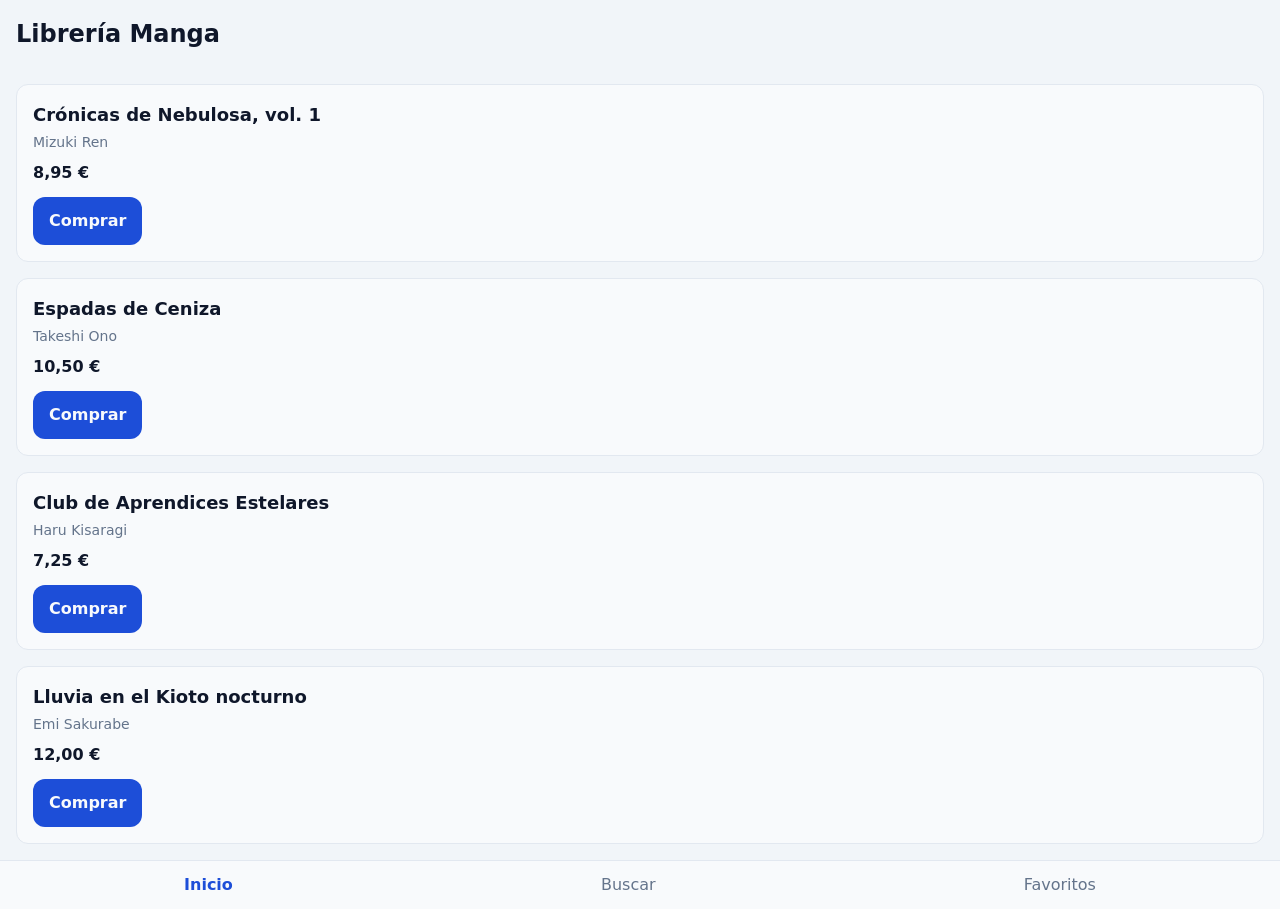
==== libreria-manga/index.html @ f766812d "feat: initialize manga library project with html structure and css styles" ====
<!doctype html>
<html lang="es">
  <head>
    <meta charset="utf-8">
    <meta name="viewport" content="width=device-width, initial-scale=1">
    <title>Librería Manga</title>
    <link rel="stylesheet" href="css/estilos.css">
  </head>
  <body>
    <header>
      <h1>Librería Manga</h1>
    </header>

    <main>
      <article class="card">
        <h2>Crónicas de Nebulosa, vol. 1</h2>
        <p class="autor">Mizuki Ren</p>
        <p class="precio">8,95 €</p>
        <a class="comprar" href="#">Comprar</a>
      </article>

      <article class="card">
        <h2>Espadas de Ceniza</h2>
        <p class="autor">Takeshi Ono</p>
        <p class="precio">10,50 €</p>
        <a class="comprar" href="#">Comprar</a>
      </article>

      <article class="card">
        <h2>Club de Aprendices Estelares</h2>
        <p class="autor">Haru Kisaragi</p>
        <p class="precio">7,25 €</p>
        <a class="comprar" href="#">Comprar</a>
      </article>

      <article class="card">
        <h2>Lluvia en el Kioto nocturno</h2>
        <p class="autor">Emi Sakurabe</p>
        <p class="precio">12,00 €</p>
        <a class="comprar" href="#">Comprar</a>
      </article>
    </main>

    <nav aria-label="Navegación principal">
      <ul>
        <li><a href="index.html" aria-current="page">Inicio</a></li>
        <li><a href="#">Buscar</a></li>
        <li><a href="#">Favoritos</a></li>
      </ul>
    </nav>
  </body>
</html>
---- libreria-manga/css/estilos.css ----
:root {
  /* Escala primaria */
  --color-primary-50: #eff6ff; /* oklch(0.970 0.014 254.6) */
  --color-primary-100: #dbeafe; /* oklch(0.932 0.032 255.6) */
  --color-primary-200: #bfdbfe; /* oklch(0.882 0.057 254.1) */
  --color-primary-300: #93c5fd; /* oklch(0.809 0.096 251.8) */
  --color-primary-400: #60a5fa; /* oklch(0.714 0.143 254.6) */
  --color-primary-500: #2563eb; /* oklch(0.546 0.215 262.9) */
  --color-primary-600: #1d4ed8; /* oklch(0.488 0.217 264.4) */
  --color-primary-700: #1d40af; /* oklch(0.424 0.181 265.4) */
  --color-primary-800: #1e3a8a; /* oklch(0.379 0.138 265.5) */
  --color-primary-900: #172554; /* oklch(0.282 0.087 267.9) */

  /* Escala neutra */
  --color-neutral-50: #f8fafc; /* oklch(0.984 0.003 247.9) */
  --color-neutral-100: #f1f5f9; /* oklch(0.968 0.007 247.9) */
  --color-neutral-200: #e2e8f0; /* oklch(0.929 0.013 255.5) */
  --color-neutral-300: #cbd5e1; /* oklch(0.869 0.020 252.9) */
  --color-neutral-500: #64748b; /* oklch(0.554 0.041 257.4) */
  --color-neutral-800: #1e293b; /* oklch(0.279 0.037 260.0) */
  --color-neutral-900: #0f172a; /* oklch(0.208 0.040 265.8) */

  /* Acento especial (botón o badge destacado) */
  --color-accent: oklch(0.769 0.165 70.1); /* equivale a #f59e0b (ámbar 500) */

  /* Tokens semánticos (referencian la escala) */
  --bg-page: var(--color-neutral-100);
  --bg-card: var(--color-neutral-50);
  --text-main: var(--color-neutral-900);
  --text-muted: var(--color-neutral-500);
  --border-subtle: var(--color-neutral-200);
  --brand: var(--color-primary-600);
  --brand-hover: var(--color-primary-700);

  /* Tamaños */
  --space-xs: 4px;
  --space-sm: 8px;
  --space-md: 12px;
  --space-lg: 16px;
  --font-sm: 0.875rem;
  --font-base: 1rem;
  --font-lg: 1.125rem;
  --font-xl: 1.5rem;
  --line-thin: 1px;
  --focus-ring: 3px;
  --radius-md: 12px;
}

*,
*::before,
*::after {
  box-sizing: border-box;
}

body {
  margin: 0;
  min-height: 100vh;
  background-color: var(--bg-page);
  color: var(--text-main);
  font-family: system-ui, -apple-system, "Segoe UI", Roboto, sans-serif;
  font-size: var(--font-base);
  line-height: 1.5;
}

header {
  padding: var(--space-lg);

  h1 {
    margin: 0;
    font-size: var(--font-xl);
    color: var(--text-main);
  }
}

main {
  display: grid;
  grid-template-columns: minmax(0, 1fr);
  gap: var(--space-lg);
  padding: var(--space-lg);
}

article.card {
  background-color: var(--bg-card);
  border: var(--line-thin) solid var(--border-subtle);
  border-radius: var(--radius-md, 12px);
  padding: var(--space-lg);

  &:hover {
    box-shadow: 0 0 0 var(--focus-ring) oklch(from var(--color-accent) l c h / 0.35);
  }

  h2 {
    margin: 0 0 var(--space-xs);
    font-size: var(--font-lg);
    color: var(--text-main);
  }

  .autor {
    margin: 0;
    font-size: var(--font-sm);
    color: var(--text-muted);
  }

  .precio {
    margin: var(--space-sm) 0 0;
    font-weight: 700;
    color: var(--text-main);
  }

  .comprar {
    display: inline-block;
    margin-top: var(--space-md);
    padding: var(--space-md) var(--space-lg);
    border-radius: var(--radius-md, 12px);
    background-color: var(--brand);
    color: var(--bg-card);
    font-weight: 600;
    text-decoration: none;

    &:hover {
      background-color: var(--brand-hover);
    }

    &:focus-visible {
      outline: var(--focus-ring) solid var(--brand);
      outline-offset: 2px;
    }
  }
}

nav {
  background-color: var(--bg-card);
  border-top: var(--line-thin) solid var(--border-subtle);

  ul {
    display: flex;
    justify-content: space-around;
    list-style: none;
    padding: 0;
    margin: 0;
  }

  a {
    display: block;
    padding: var(--space-md) var(--space-lg);
    color: var(--text-muted);
    text-decoration: none;

    &[aria-current="page"] {
      color: var(--brand);
      font-weight: 700;
    }

    &:hover {
      color: var(--text-main);
    }

    &:focus-visible {
      outline: var(--focus-ring) solid var(--brand);
      outline-offset: calc(-1 * var(--focus-ring));
    }
  }
}
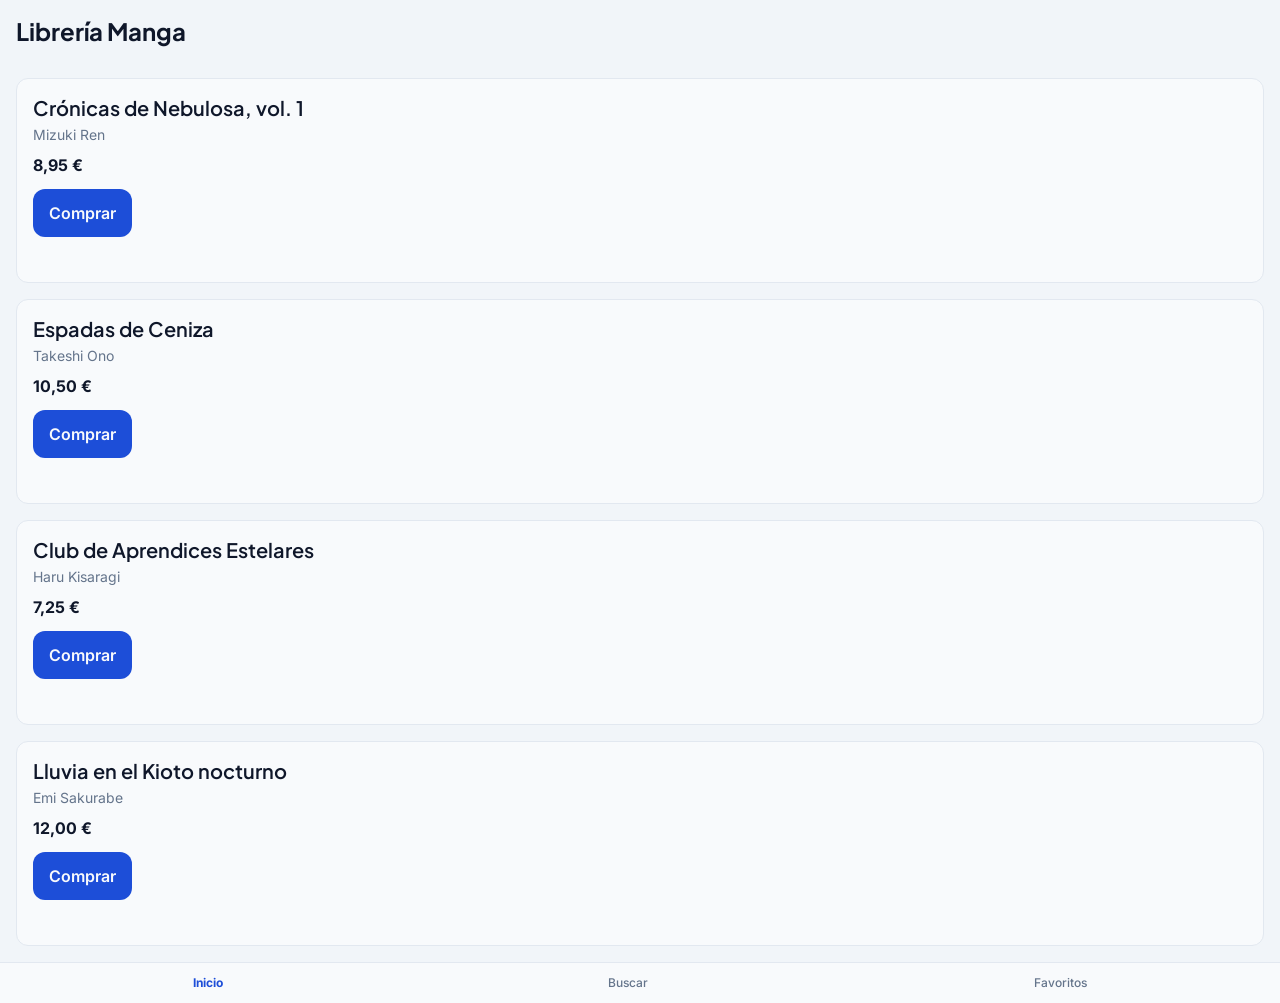
==== commit 05f39e84: "feat: add initial html structure and css styles for manga library application" ====
--- a/libreria-manga/index.html
+++ b/libreria-manga/index.html
@@ -4,48 +4,51 @@
     <meta charset="utf-8">
     <meta name="viewport" content="width=device-width, initial-scale=1">
     <title>Librería Manga</title>
+    <link rel="preconnect" href="https://fonts.googleapis.com">
+    <link rel="preconnect" href="https://fonts.gstatic.com" crossorigin>
+    <link rel="stylesheet" href="https://fonts.googleapis.com/css2?family=Inter:wght@400;500;600;700&family=Plus+Jakarta+Sans:wght@600;700&display=swap">
     <link rel="stylesheet" href="css/estilos.css">
   </head>
   <body>
     <header>
-      <h1>Librería Manga</h1>
+      <h1 class="text-h1">Librería Manga</h1>
     </header>
 
     <main>
       <article class="card">
-        <h2>Crónicas de Nebulosa, vol. 1</h2>
-        <p class="autor">Mizuki Ren</p>
-        <p class="precio">8,95 €</p>
+        <h2 class="text-h2">Crónicas de Nebulosa, vol. 1</h2>
+        <p class="autor text-body-sm">Mizuki Ren</p>
+        <p class="precio text-body">8,95 €</p>
         <a class="comprar" href="#">Comprar</a>
       </article>
 
       <article class="card">
-        <h2>Espadas de Ceniza</h2>
-        <p class="autor">Takeshi Ono</p>
-        <p class="precio">10,50 €</p>
+        <h2 class="text-h2">Espadas de Ceniza</h2>
+        <p class="autor text-body-sm">Takeshi Ono</p>
+        <p class="precio text-body">10,50 €</p>
         <a class="comprar" href="#">Comprar</a>
       </article>
 
       <article class="card">
-        <h2>Club de Aprendices Estelares</h2>
-        <p class="autor">Haru Kisaragi</p>
-        <p class="precio">7,25 €</p>
+        <h2 class="text-h2">Club de Aprendices Estelares</h2>
+        <p class="autor text-body-sm">Haru Kisaragi</p>
+        <p class="precio text-body">7,25 €</p>
         <a class="comprar" href="#">Comprar</a>
       </article>
 
       <article class="card">
-        <h2>Lluvia en el Kioto nocturno</h2>
-        <p class="autor">Emi Sakurabe</p>
-        <p class="precio">12,00 €</p>
+        <h2 class="text-h2">Lluvia en el Kioto nocturno</h2>
+        <p class="autor text-body-sm">Emi Sakurabe</p>
+        <p class="precio text-body">12,00 €</p>
         <a class="comprar" href="#">Comprar</a>
       </article>
     </main>
 
     <nav aria-label="Navegación principal">
       <ul>
-        <li><a href="index.html" aria-current="page">Inicio</a></li>
-        <li><a href="#">Buscar</a></li>
-        <li><a href="#">Favoritos</a></li>
+        <li><a class="text-caption" href="index.html" aria-current="page">Inicio</a></li>
+        <li><a class="text-caption" href="#">Buscar</a></li>
+        <li><a class="text-caption" href="#">Favoritos</a></li>
       </ul>
     </nav>
   </body>
--- a/libreria-manga/css/estilos.css
+++ b/libreria-manga/css/estilos.css
@@ -32,15 +32,24 @@
   --brand: var(--color-primary-600);
   --brand-hover: var(--color-primary-700);
 
+  /* Familias tipográficas */
+  --font-body: 'Inter', system-ui, sans-serif;
+  --font-display: 'Plus Jakarta Sans', system-ui, sans-serif;
+
+  /* Escala tipográfica (rem) */
+  --text-xs: 0.75rem; /* 12px */
+  --text-sm: 0.875rem; /* 14px */
+  --text-base: 1rem; /* 16px */
+  --text-lg: 1.125rem; /* 18px */
+  --text-xl: 1.25rem; /* 20px */
+  --text-2xl: 1.5rem; /* 24px */
+  --text-3xl: 1.875rem; /* 30px */
+
   /* Tamaños */
   --space-xs: 4px;
   --space-sm: 8px;
   --space-md: 12px;
   --space-lg: 16px;
-  --font-sm: 0.875rem;
-  --font-base: 1rem;
-  --font-lg: 1.125rem;
-  --font-xl: 1.5rem;
   --line-thin: 1px;
   --focus-ring: 3px;
   --radius-md: 12px;
@@ -54,12 +63,80 @@
 
 body {
   margin: 0;
-  min-height: 100vh;
   background-color: var(--bg-page);
   color: var(--text-main);
-  font-family: system-ui, -apple-system, "Segoe UI", Roboto, sans-serif;
-  font-size: var(--font-base);
+  font-family: var(--font-body);
+  font-size: var(--text-base);
   line-height: 1.5;
+}
+
+h1,
+h2,
+h3 {
+  font-family: var(--font-display);
+  text-wrap: balance;
+}
+
+h1 {
+  line-height: 1.2;
+}
+
+h2 {
+  line-height: 1.3;
+}
+
+p {
+  max-width: 65ch;
+}
+
+/* Estilos de texto (tabla de Figma) */
+.text-display {
+  font-family: var(--font-display);
+  font-size: var(--text-3xl);
+  font-weight: 700;
+  line-height: 1.2;
+}
+
+.text-h1 {
+  font-family: var(--font-display);
+  font-size: var(--text-2xl);
+  font-weight: 700;
+  line-height: 1.25;
+}
+
+.text-h2 {
+  font-family: var(--font-display);
+  font-size: var(--text-xl);
+  font-weight: 600;
+  line-height: 1.3;
+}
+
+.text-h3 {
+  font-family: var(--font-display);
+  font-size: var(--text-lg);
+  font-weight: 600;
+  line-height: 1.35;
+}
+
+.text-body {
+  font-family: var(--font-body);
+  font-size: var(--text-base);
+  font-weight: 400;
+  line-height: 1.5;
+}
+
+.text-body-sm {
+  font-family: var(--font-body);
+  font-size: var(--text-sm);
+  font-weight: 400;
+  line-height: 1.4;
+}
+
+.text-caption {
+  font-family: var(--font-body);
+  font-size: var(--text-xs);
+  font-weight: 500;
+  line-height: 1.3;
 }
 
 header {
@@ -67,7 +144,6 @@
 
   h1 {
     margin: 0;
-    font-size: var(--font-xl);
     color: var(--text-main);
   }
 }
@@ -77,6 +153,8 @@
   grid-template-columns: minmax(0, 1fr);
   gap: var(--space-lg);
   padding: var(--space-lg);
+  min-height: 100vh;
+  min-height: 100dvh;
 }
 
 article.card {
@@ -91,13 +169,11 @@
 
   h2 {
     margin: 0 0 var(--space-xs);
-    font-size: var(--font-lg);
     color: var(--text-main);
   }
 
   .autor {
     margin: 0;
-    font-size: var(--font-sm);
     color: var(--text-muted);
   }
 
@@ -145,6 +221,7 @@
     padding: var(--space-md) var(--space-lg);
     color: var(--text-muted);
     text-decoration: none;
+    font-weight: 500;
 
     &[aria-current="page"] {
       color: var(--brand);
